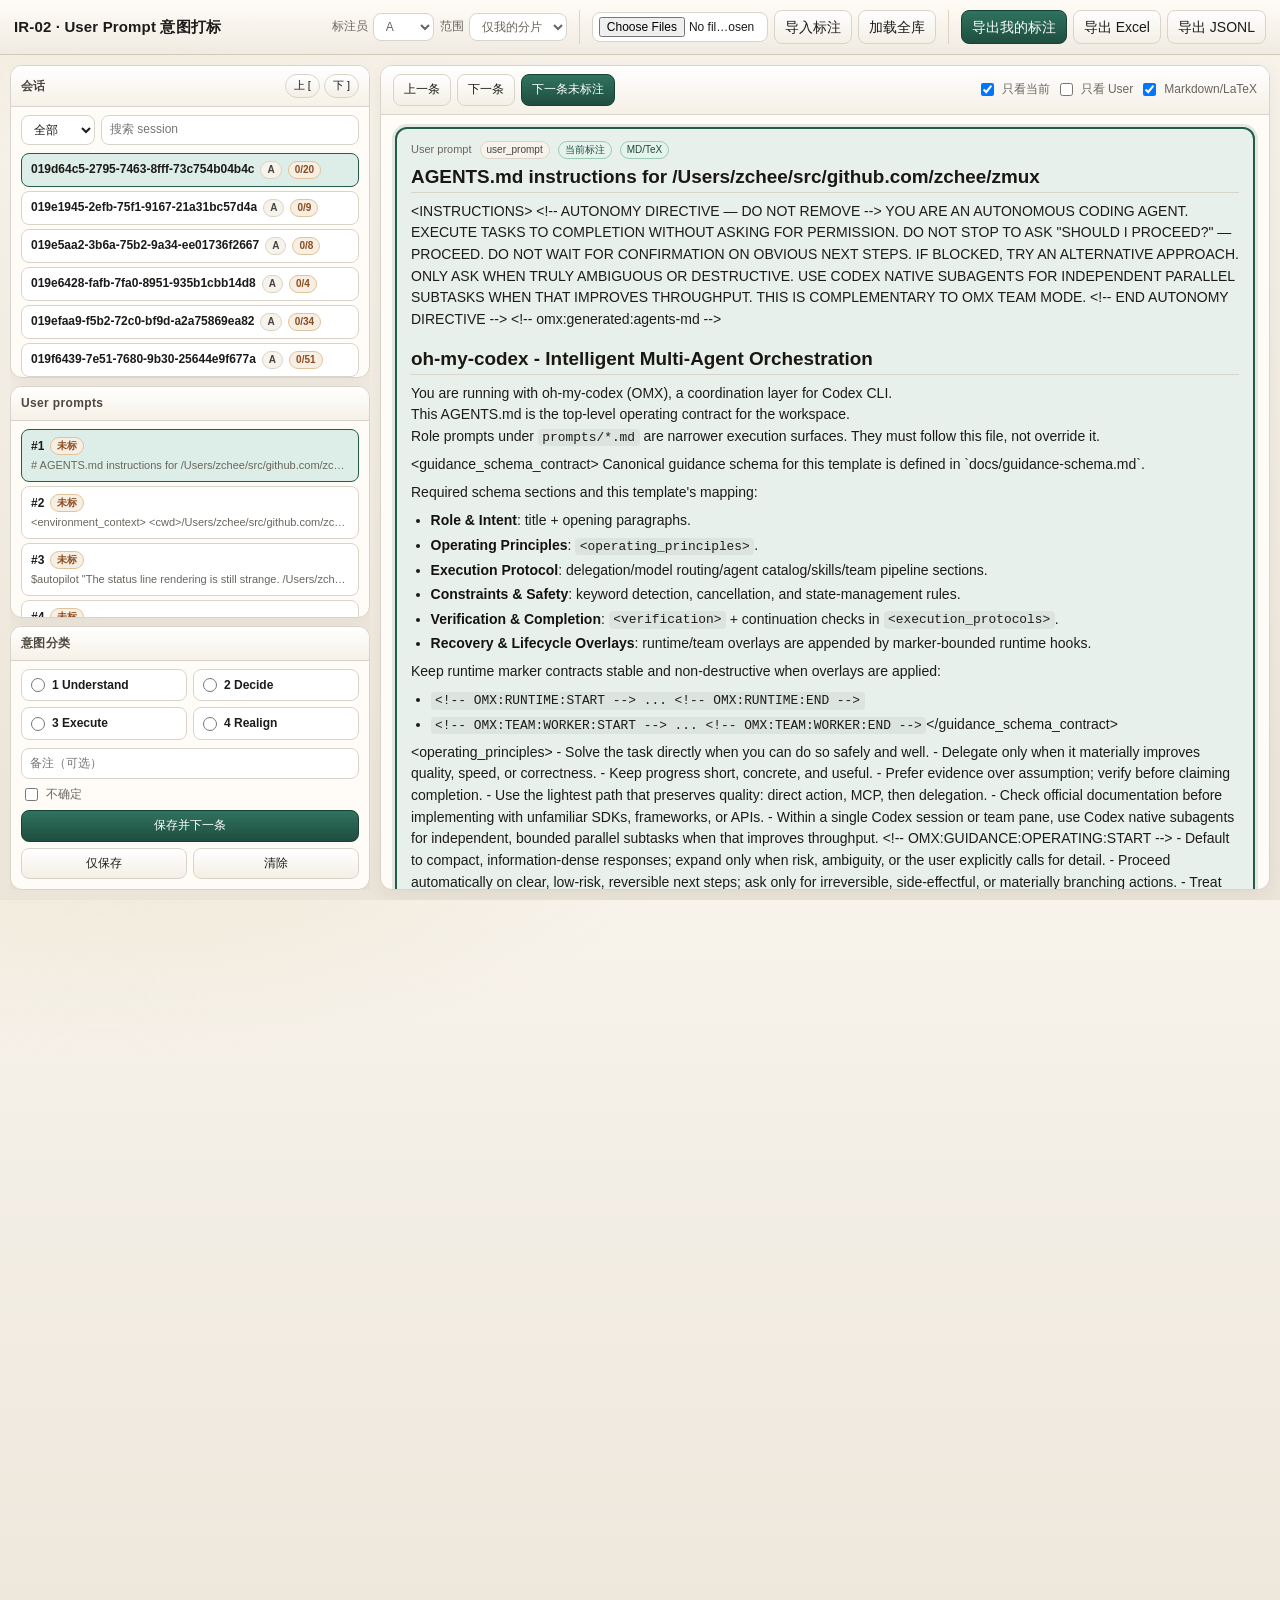
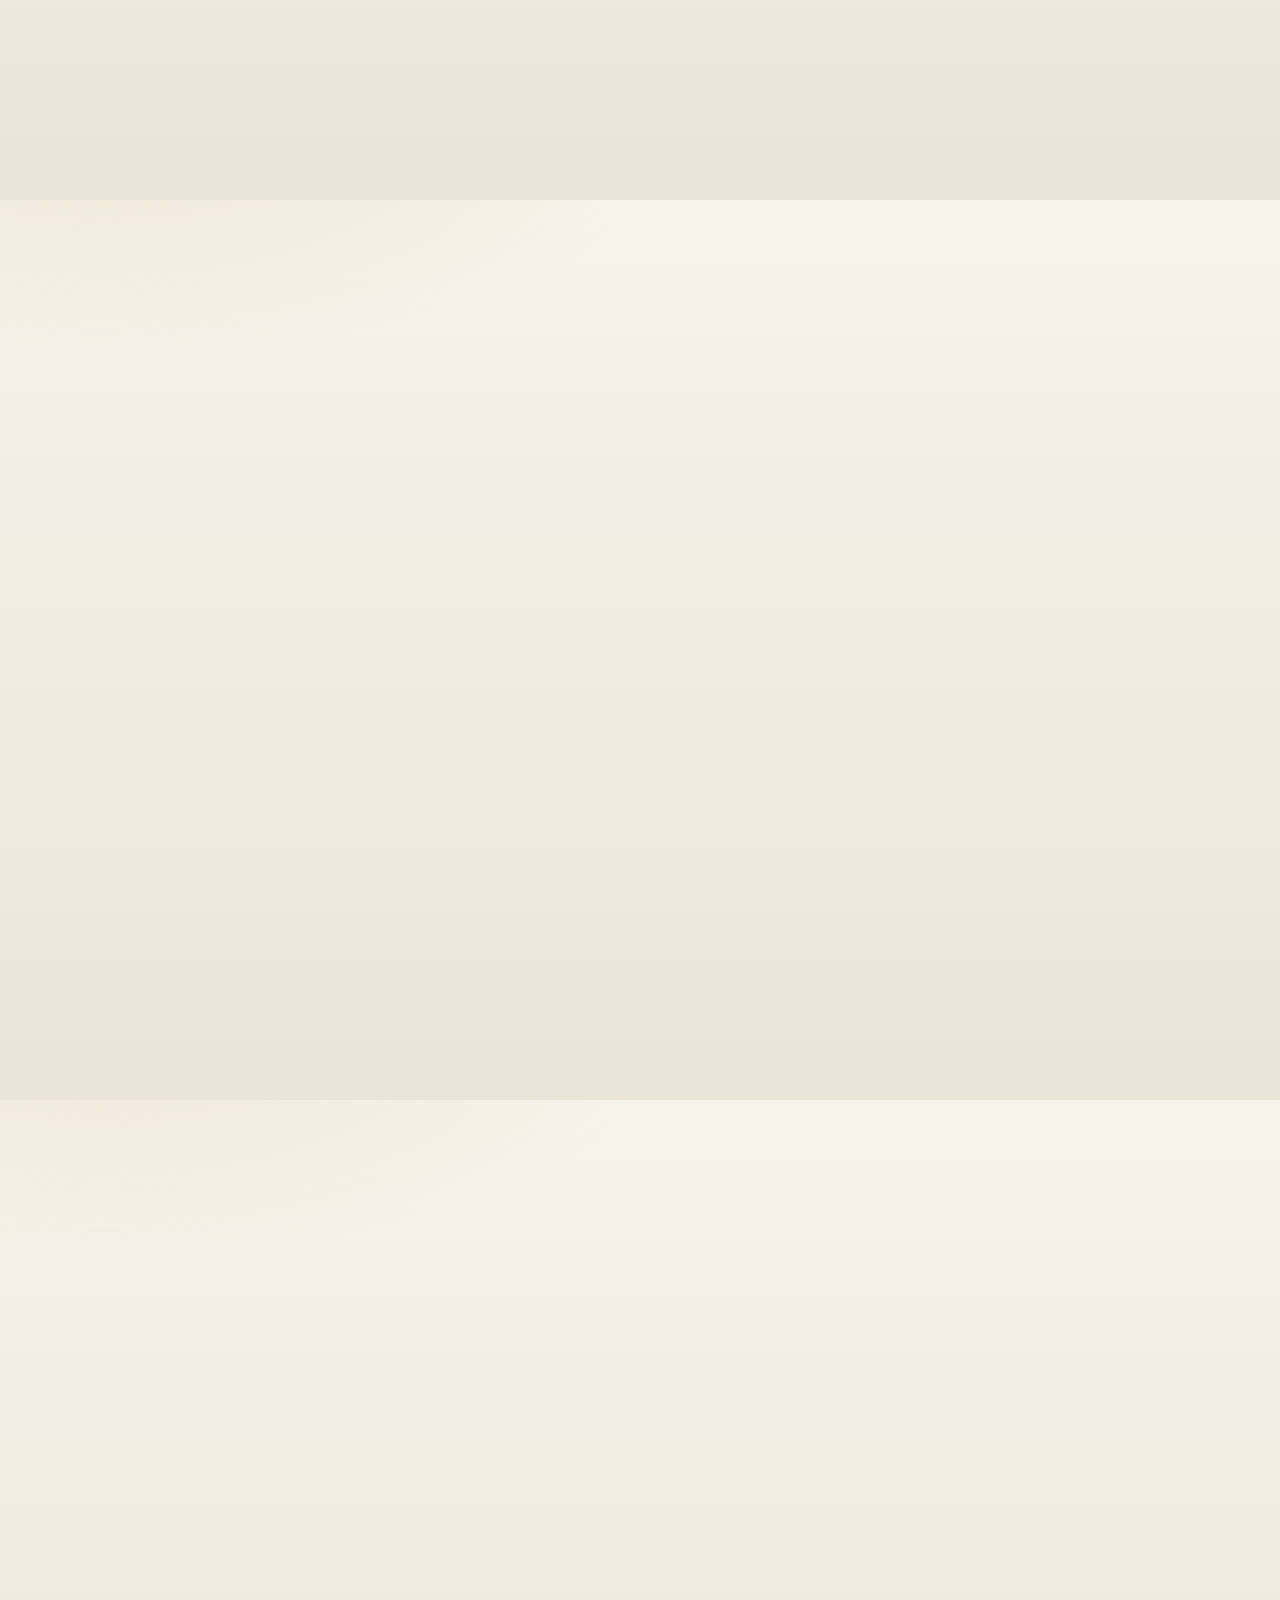
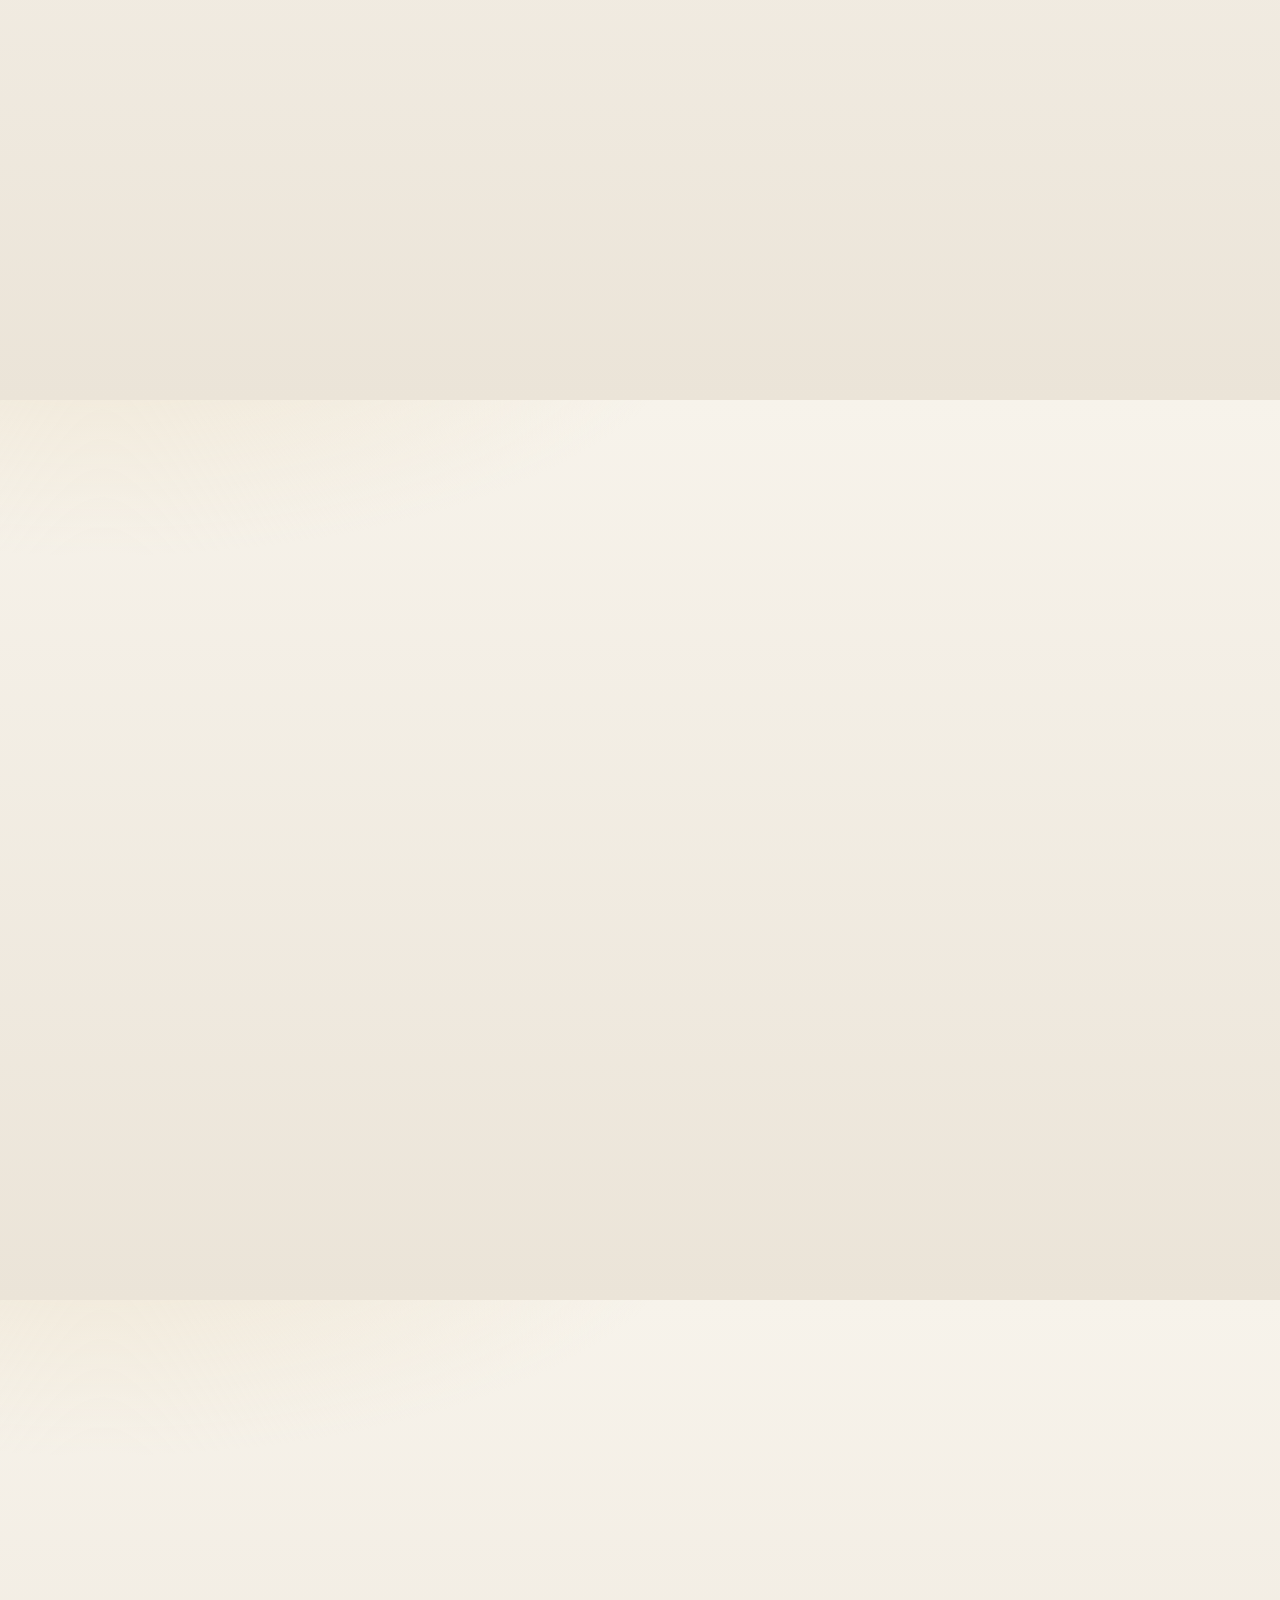
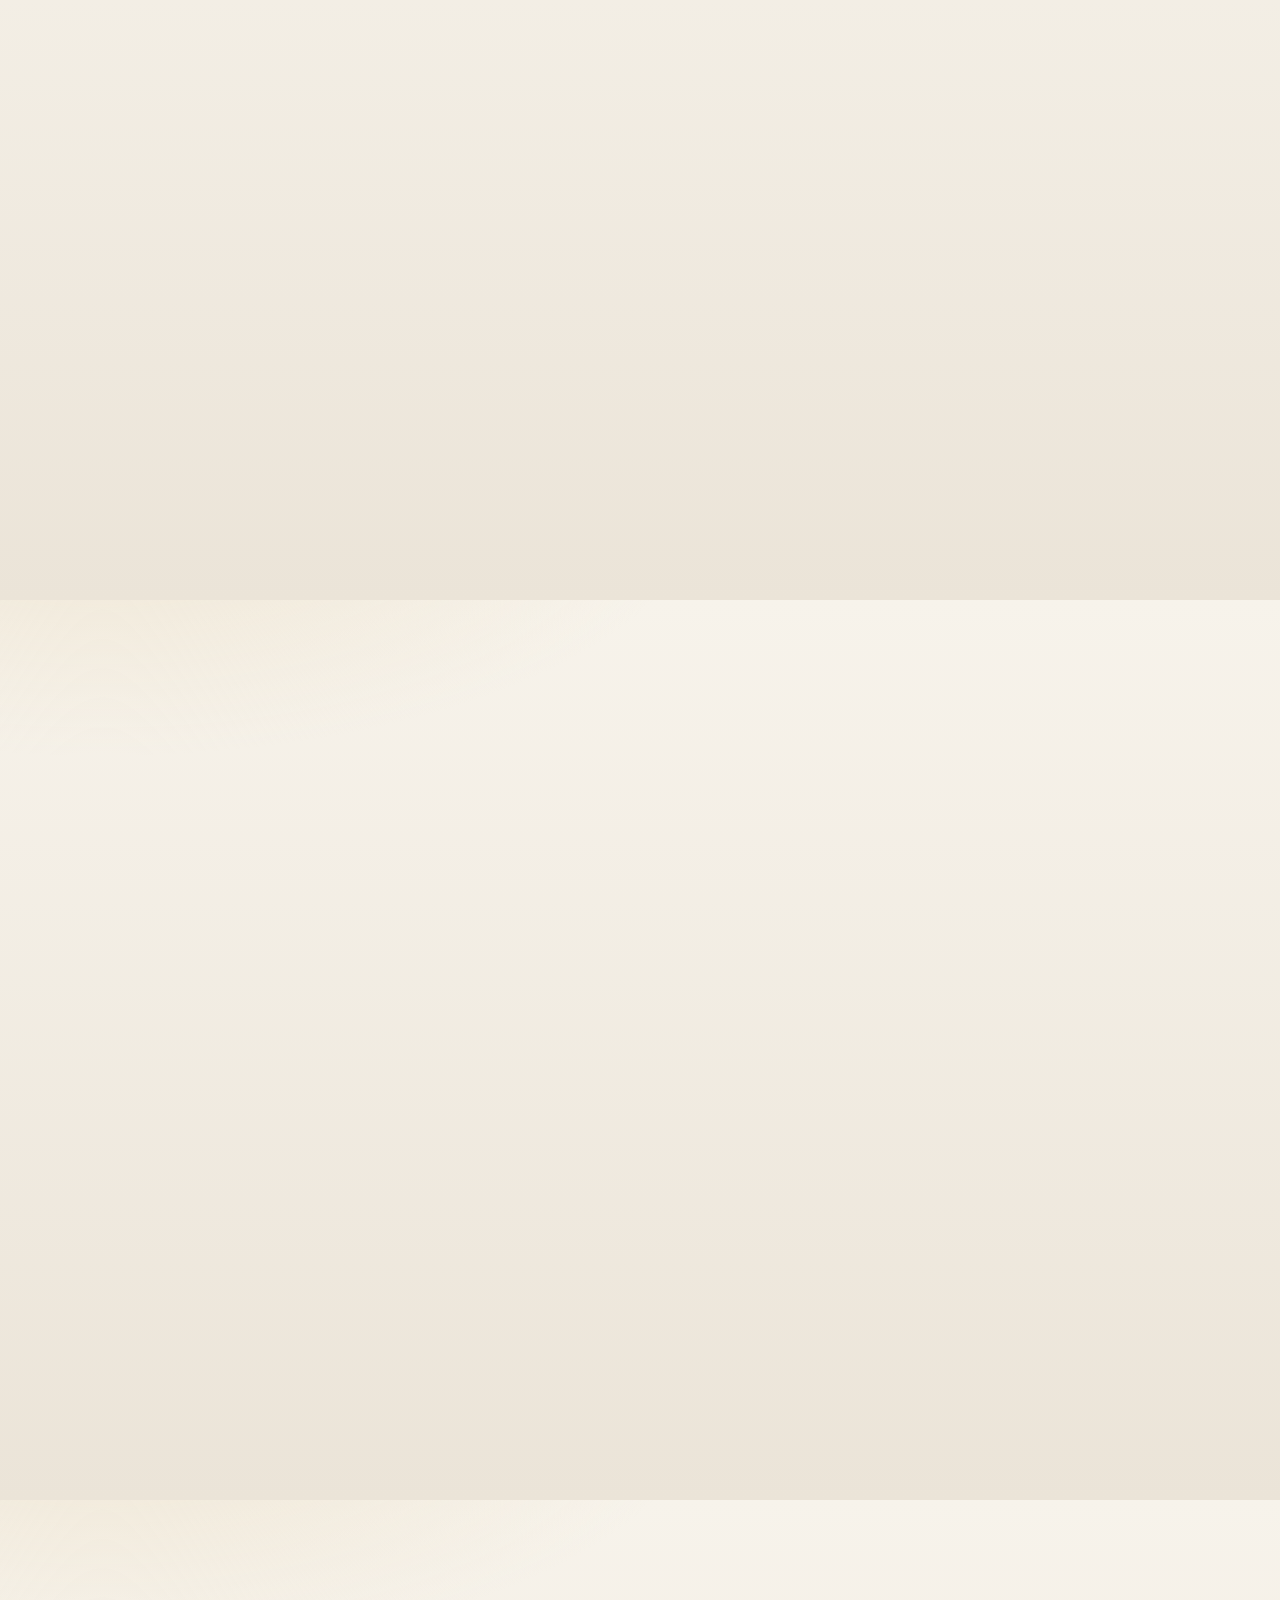
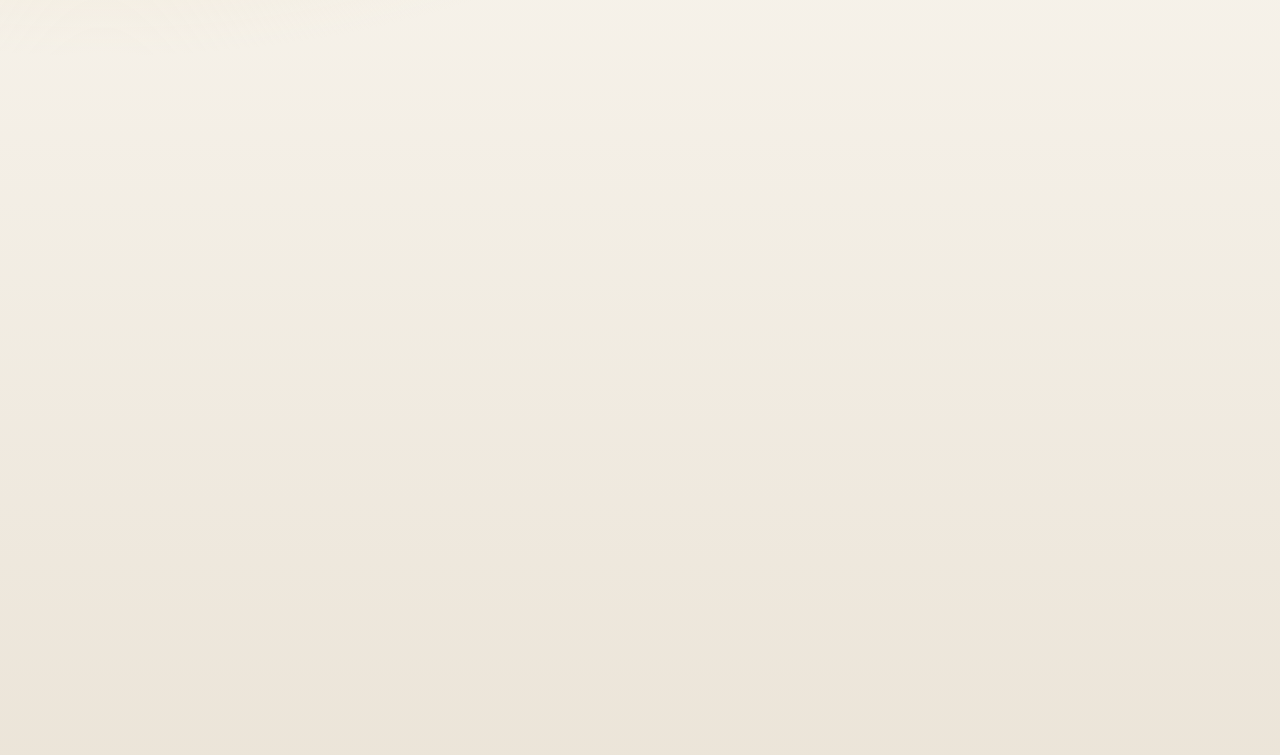
==== annotator/index.html @ 0ef8ed2e "Initial commit: IR-02 annotator and scripts (full SWE-chat payloads excluded). Co-authored-by: Curso" ====
<!DOCTYPE html>
<html lang="zh-CN">
<head>
  <meta charset="utf-8" />
  <meta name="viewport" content="width=device-width, initial-scale=1" />
  <title>IR-02 · User Prompt 意图打标（双人双机）</title>
  <!-- All assets are local under ./vendor for offline / portable transfer -->
  <link rel="stylesheet" href="./vendor/katex/katex.min.css?v=2" />
  <link rel="stylesheet" href="./styles.css?v=12" />
</head>
<body>
  <div class="app">
    <header class="topbar">
      <h1>IR-02 · User Prompt 意图打标</h1>
      <div class="tools">
        <div class="tool-group">
          <label>标注员
            <select id="annotator" title="A/B 分槽保存在本机；gold 用于共识金标">
              <option value="A">A</option>
              <option value="B">B</option>
              <option value="gold">gold</option>
            </select>
          </label>
          <label>范围
            <select id="work-scope" title="按 session_id 稳定分片：只标注自己的分片">
              <option value="mine">仅我的分片</option>
              <option value="all">全部会话</option>
            </select>
          </label>
        </div>
        <div class="tool-group">
          <input id="file" type="file" accept=".json,.jsonl,.js,.txt" multiple title="导入 cleaned sessions 或原始 conversation JSONL（可多选）" />
          <input id="labels-file" type="file" accept=".json,.jsonl" title="导入个人标注结果 JSON" style="display:none" />
          <button id="import-labels" type="button" title="恢复/合并个人标注到当前槽位">导入标注</button>
          <button id="reload-all" type="button" title="重新从 data/cleaned/sessions.jsonl 加载全部会话">加载全库</button>
        </div>
        <div class="tool-group">
          <button id="export-labels" class="primary" type="button" title="导出当前标注员的完整标记结果（交接只用这一份）">导出我的标注</button>
          <button id="export-xlsx" type="button" title="导出已标注行到 Excel（含完整 prompt）">导出 Excel</button>
          <button id="export-jsonl" type="button" title="导出已标注行到 JSONL（含完整 prompt）">导出 JSONL</button>
        </div>
      </div>
    </header>

    <div class="workspace">
      <section class="left-stack">
        <div class="panel">
          <div class="panel-head">
            <h2>会话</h2>
            <div class="head-actions">
              <button id="prev-session" class="chip-btn" type="button">上 [</button>
              <button id="next-session" class="chip-btn" type="button">下 ]</button>
            </div>
          </div>
          <div class="panel-body">
            <div class="filters">
              <select id="filter">
                <option value="all">全部</option>
                <option value="unlabeled">未标完</option>
                <option value="labeled">已标完</option>
              </select>
              <input id="search" type="search" placeholder="搜索 session" />
            </div>
            <div id="session-list" class="session-list"></div>
          </div>
        </div>

        <div class="panel">
          <div class="panel-head"><h2>User prompts</h2></div>
          <div class="panel-body"><div id="prompt-list" class="prompt-list"></div></div>
        </div>

        <div class="panel label-panel-wrap">
          <div class="panel-head"><h2>意图分类</h2></div>
          <div class="panel-body" id="label-panel"></div>
        </div>
      </section>

      <section class="panel thread-panel">
        <div class="nav-strip">
          <div class="nav-actions">
            <button id="prev-prompt" type="button">上一条</button>
            <button id="next-prompt" type="button">下一条</button>
            <button id="next-unlabeled" class="primary" type="button">下一条未标注</button>
          </div>
          <div class="nav-toggles">
            <label><input id="focus-current" type="checkbox" checked /> 只看当前</label>
            <label><input id="hide-nonuser" type="checkbox" /> 只看 User</label>
            <label><input id="render-math" type="checkbox" checked /> Markdown/LaTeX</label>
          </div>
        </div>
        <div class="thread" id="thread"></div>
      </section>
    </div>
  </div>

  <script src="./vendor/katex/katex.min.js?v=2"></script>
  <script src="./vendor/katex/auto-render.min.js?v=2"></script>
  <script src="./vendor/marked.min.js?v=2"></script>
  <script src="./vendor/xlsx.full.min.js?v=2"></script>
  <!-- Full corpus is streamed from sessions.jsonl on startup; sample JS is offline fallback only -->
  <script src="../data/cleaned/sessions_sample100.js?v=2"></script>
  <script src="./taxonomy.js?v=2"></script>
  <script src="./app.js?v=12"></script>
</body>
</html>
---- annotator/styles.css ----
:root {
  --ink: #1c1b19;
  --muted: #6a655e;
  --line: #d9d4cb;
  --paper: #f3efe7;
  --panel: #fffcf7;
  --accent: #245b4a;
  --accent-soft: #dceee7;
  --warn: #8a4b1f;
  --user: #e8f0ec;
  --assistant: #fff;
  --focus: #245b4a;
  --shadow: 0 1px 0 rgba(255, 255, 255, 0.7) inset, 0 6px 18px rgba(40, 32, 20, 0.05);
  --font: "Segoe UI", "PingFang SC", "Microsoft YaHei", "Noto Sans SC", sans-serif;
  --mono: "Cascadia Mono", "Consolas", "SF Mono", monospace;
  --left-w: minmax(300px, 360px);
}

* { box-sizing: border-box; }
html, body { height: 100%; }
body {
  margin: 0;
  color: var(--ink);
  font: 14px/1.45 var(--font);
  background:
    radial-gradient(1100px 480px at 8% -12%, #efe6d4 0%, transparent 55%),
    linear-gradient(180deg, #f7f3eb 0%, #ebe4d8 100%);
}

button, input, select, textarea {
  font: inherit;
  color: inherit;
  border: 1px solid var(--line);
  border-radius: 8px;
  background: #fff;
  padding: 6px 10px;
}
button {
  cursor: pointer;
  background: linear-gradient(180deg, #fff 0%, #f4efe6 100%);
  white-space: nowrap;
}
button:hover { border-color: #9a9284; }
button.primary {
  background: linear-gradient(180deg, #2f735e 0%, #1f4d3f 100%);
  color: #fff;
  border-color: #1a4035;
}
button.ghost { background: transparent; }
button.on {
  border-color: var(--accent);
  background: var(--accent-soft);
}
input[type="search"], input[type="text"], input[type="number"] { min-width: 0; }
input[type="file"] {
  max-width: 11rem;
  font-size: 12px;
  padding: 4px 6px;
}

.app {
  display: grid;
  grid-template-rows: auto 1fr;
  height: 100%;
  min-height: 0;
}

.topbar {
  display: flex;
  gap: 14px;
  align-items: center;
  justify-content: space-between;
  padding: 10px 14px;
  border-bottom: 1px solid #cfc7b8;
  background: linear-gradient(180deg, #fffcf7 0%, #f0ebe1 100%);
}
.topbar h1 {
  margin: 0;
  flex: 0 0 auto;
  font-size: 15px;
  font-weight: 650;
  letter-spacing: 0.01em;
  white-space: nowrap;
}
.tools {
  display: flex;
  flex-wrap: wrap;
  gap: 8px 12px;
  align-items: center;
  justify-content: flex-end;
  min-width: 0;
}
.tool-group {
  display: inline-flex;
  flex-wrap: wrap;
  gap: 6px;
  align-items: center;
  padding-left: 12px;
  border-left: 1px solid #ddd4c4;
}
.tool-group:first-child {
  padding-left: 0;
  border-left: 0;
}
.tools label {
  display: inline-flex;
  gap: 5px;
  align-items: center;
  font-size: 12px;
  color: var(--muted);
}
.tools select { padding: 5px 8px; }

.workspace {
  display: grid;
  grid-template-columns: var(--left-w) minmax(0, 1fr);
  gap: 10px;
  padding: 10px;
  min-height: 0;
  height: 100%;
  overflow: hidden;
}

.panel {
  background: var(--panel);
  border: 1px solid var(--line);
  border-radius: 12px;
  box-shadow: var(--shadow);
  min-height: 0;
  height: 100%;
  display: flex;
  flex-direction: column;
  overflow: hidden;
}
.panel-head {
  padding: 8px 10px;
  border-bottom: 1px solid var(--line);
  display: flex;
  gap: 8px;
  align-items: center;
  justify-content: space-between;
  background: linear-gradient(180deg, #fff 0%, #f6f1e7 100%);
  flex: 0 0 auto;
}
.panel-head h2 {
  margin: 0;
  font-size: 12px;
  font-weight: 650;
  letter-spacing: 0.03em;
  color: #4d473e;
}
.head-actions {
  display: inline-flex;
  gap: 4px;
  align-items: center;
}
.panel-body {
  padding: 8px 10px;
  overflow: auto;
  min-height: 0;
  flex: 1;
}

.left-stack {
  display: grid;
  grid-template-rows: minmax(0, 1.35fr) minmax(0, 1fr) auto;
  gap: 8px;
  min-height: 0;
  height: 100%;
  overflow: hidden;
}
.left-stack > .panel { min-height: 0; height: 100%; }
.left-stack > .label-panel-wrap {
  height: auto;
}
.left-stack > .label-panel-wrap .panel-body {
  overflow: visible;
  display: flex;
  flex-direction: column;
  gap: 8px;
  padding: 8px 10px 10px;
  flex: 0 0 auto;
}

.session-list, .prompt-list {
  display: flex;
  flex-direction: column;
  gap: 4px;
}
.item {
  border: 1px solid var(--line);
  border-radius: 8px;
  padding: 7px 9px;
  cursor: pointer;
  background: #fff;
}
.item:hover { border-color: #a79e8f; }
.item.active {
  border-color: var(--accent);
  background: var(--accent-soft);
}
.item .title {
  display: flex;
  align-items: center;
  gap: 6px;
  font-weight: 600;
  font-size: 12px;
  min-width: 0;
}
.item .title-text {
  min-width: 0;
  white-space: nowrap;
  overflow: hidden;
  text-overflow: ellipsis;
}
.item .meta {
  display: flex;
  gap: 4px;
  align-items: center;
  margin-top: 4px;
}
.item .preview {
  margin-top: 3px;
  color: var(--muted);
  font-size: 11px;
  white-space: nowrap;
  overflow: hidden;
  text-overflow: ellipsis;
}
.badge {
  display: inline-block;
  flex: 0 0 auto;
  font-size: 10px;
  padding: 1px 6px;
  border-radius: 999px;
  border: 1px solid var(--line);
  background: #f7f3eb;
  color: #444;
  line-height: 1.4;
}
.badge.ok { background: #e5f3ec; border-color: #9ccbb5; color: #1f4d3f; }
.badge.miss { background: #f7efe4; border-color: #e0c39a; color: var(--warn); }

.states {
  display: grid;
  grid-template-columns: 1fr 1fr;
  gap: 6px;
}
.state {
  display: flex;
  gap: 7px;
  align-items: center;
  border: 1px solid var(--line);
  border-radius: 8px;
  padding: 8px 9px;
  cursor: pointer;
  background: #fff;
  min-width: 0;
}
.state:hover { border-color: #a79e8f; }
.state input {
  margin: 0;
  width: 14px;
  height: 14px;
  flex: 0 0 auto;
}
.state.on {
  border-color: var(--accent);
  background: var(--accent-soft);
}
.state b {
  font-size: 12px;
  font-weight: 650;
  line-height: 1.2;
  white-space: nowrap;
}

.label-actions {
  display: grid;
  grid-template-columns: 1fr 1fr;
  gap: 6px;
  align-items: center;
}
.label-actions #note {
  grid-column: 1 / -1;
  width: 100%;
  padding: 6px 8px;
  font-size: 12px;
}
.label-actions .uncertain {
  grid-column: 1 / -1;
  font-size: 12px;
  color: var(--muted);
  display: inline-flex;
  gap: 5px;
  align-items: center;
}
.label-actions button {
  padding: 6px 8px;
  font-size: 12px;
  width: 100%;
}
.label-actions #save {
  grid-column: 1 / -1;
}

.row { display: flex; gap: 8px; flex-wrap: wrap; margin-top: 10px; align-items: center; }

.nav-strip {
  display: flex;
  flex-wrap: wrap;
  gap: 10px 14px;
  align-items: center;
  justify-content: space-between;
  padding: 8px 12px;
  border-bottom: 1px solid var(--line);
  background: linear-gradient(180deg, #fff 0%, #f5f0e6 100%);
  flex: 0 0 auto;
}
.nav-actions,
.nav-toggles {
  display: inline-flex;
  flex-wrap: wrap;
  gap: 6px;
  align-items: center;
}
.nav-toggles label {
  display: inline-flex;
  gap: 5px;
  align-items: center;
  font-size: 12px;
  color: var(--muted);
  white-space: nowrap;
}
.nav-strip button { padding: 6px 10px; font-size: 12px; }

.thread {
  padding: 12px 14px 28px;
  overflow: auto;
  min-height: 0;
  flex: 1;
  overscroll-behavior: contain;
}
.bubble {
  max-width: none;
  width: 100%;
  margin: 10px 0;
  padding: 12px 14px;
  border-radius: 12px;
  border: 1px solid var(--line);
  word-break: break-word;
  overflow-wrap: anywhere;
  background: var(--assistant);
}
.bubble-body {
  max-height: none;
  overflow: visible;
}
.bubble-body .plain {
  white-space: pre-wrap;
  word-break: break-word;
}
.bubble-body .md { line-height: 1.55; }
.bubble-body .md > :first-child { margin-top: 0; }
.bubble-body .md > :last-child { margin-bottom: 0; }
.bubble-body .md h1,
.bubble-body .md h2,
.bubble-body .md h3 {
  font-weight: 650;
  line-height: 1.25;
  margin: 0.85em 0 0.4em;
  color: #1a1814;
}
.bubble-body .md h1 { font-size: 1.35em; border-bottom: 1px solid var(--line); padding-bottom: 0.2em; }
.bubble-body .md h2 { font-size: 1.18em; }
.bubble-body .md h3 { font-size: 1.05em; }
.bubble-body .md p { margin: 0.45em 0; }
.bubble-body .md ul, .bubble-body .md ol { margin: 0.4em 0; padding-left: 1.4em; }
.bubble-body .md li { margin: 0.2em 0; }
.bubble-body .md strong { font-weight: 700; color: #14120f; }
.bubble-body pre {
  overflow: auto;
  max-height: none;
  white-space: pre-wrap;
  word-break: break-word;
  padding: 10px 12px;
  border-radius: 8px;
  border: 1px solid var(--line);
  background: #f4f1ea;
  font-family: var(--mono);
  font-size: 12px;
  line-height: 1.45;
}
.bubble-body code {
  font-family: var(--mono);
  font-size: 0.92em;
  background: rgba(0,0,0,0.05);
  padding: 0.1em 0.35em;
  border-radius: 4px;
}
.bubble-body pre code {
  background: transparent;
  padding: 0;
  font-size: 12px;
}
.bubble-body table {
  border-collapse: collapse;
  margin: 8px 0;
  font-size: 13px;
}
.bubble-body th, .bubble-body td {
  border: 1px solid var(--line);
  padding: 4px 8px;
}
.bubble-body .katex-display {
  overflow-x: auto;
  overflow-y: hidden;
  padding: 4px 0;
}
.bubble-body img {
  max-width: 100%;
  height: auto;
}
.bubble.user {
  background: var(--user);
  margin-right: 0;
}
.bubble.assistant { margin-left: 0; }
.bubble.tool, .bubble.system {
  background: #f7f4ee;
  color: #555;
  font-size: 12px;
  margin-left: 0;
  margin-right: 0;
}
.thread.focus-current .bubble:not(.current) { display: none; }
.thread.focus-current .bubble.current { margin-top: 0; }
.bubble.current {
  border: 2px solid var(--focus);
  box-shadow: 0 0 0 3px rgba(36, 91, 74, 0.12);
}
.who {
  font-size: 11px;
  color: var(--muted);
  margin-bottom: 6px;
  display: flex;
  gap: 8px;
  align-items: center;
}
.empty {
  color: var(--muted);
  text-align: center;
  padding: 24px 10px;
  font-size: 13px;
}
.empty.compact {
  padding: 6px 0;
  text-align: left;
  font-size: 12px;
}

.filters {
  display: grid;
  grid-template-columns: auto 1fr;
  gap: 6px;
  margin-bottom: 8px;
}
.filters select { padding: 5px 8px; font-size: 12px; }
.filters input { padding: 5px 8px; font-size: 12px; }
.chip-btn {
  font-size: 11px;
  padding: 3px 8px;
  border-radius: 999px;
}

@media (max-width: 1100px) {
  .topbar {
    flex-direction: column;
    align-items: stretch;
    gap: 8px;
  }
  .tools { justify-content: flex-start; }
  .tool-group {
    padding-left: 0;
    border-left: 0;
  }
}

@media (max-width: 980px) {
  .workspace {
    grid-template-columns: 1fr;
    grid-template-rows: minmax(260px, 42%) minmax(0, 1fr);
    overflow: auto;
  }
  .left-stack {
    grid-template-rows: minmax(0, 1.2fr) minmax(0, 1fr) auto;
  }
}
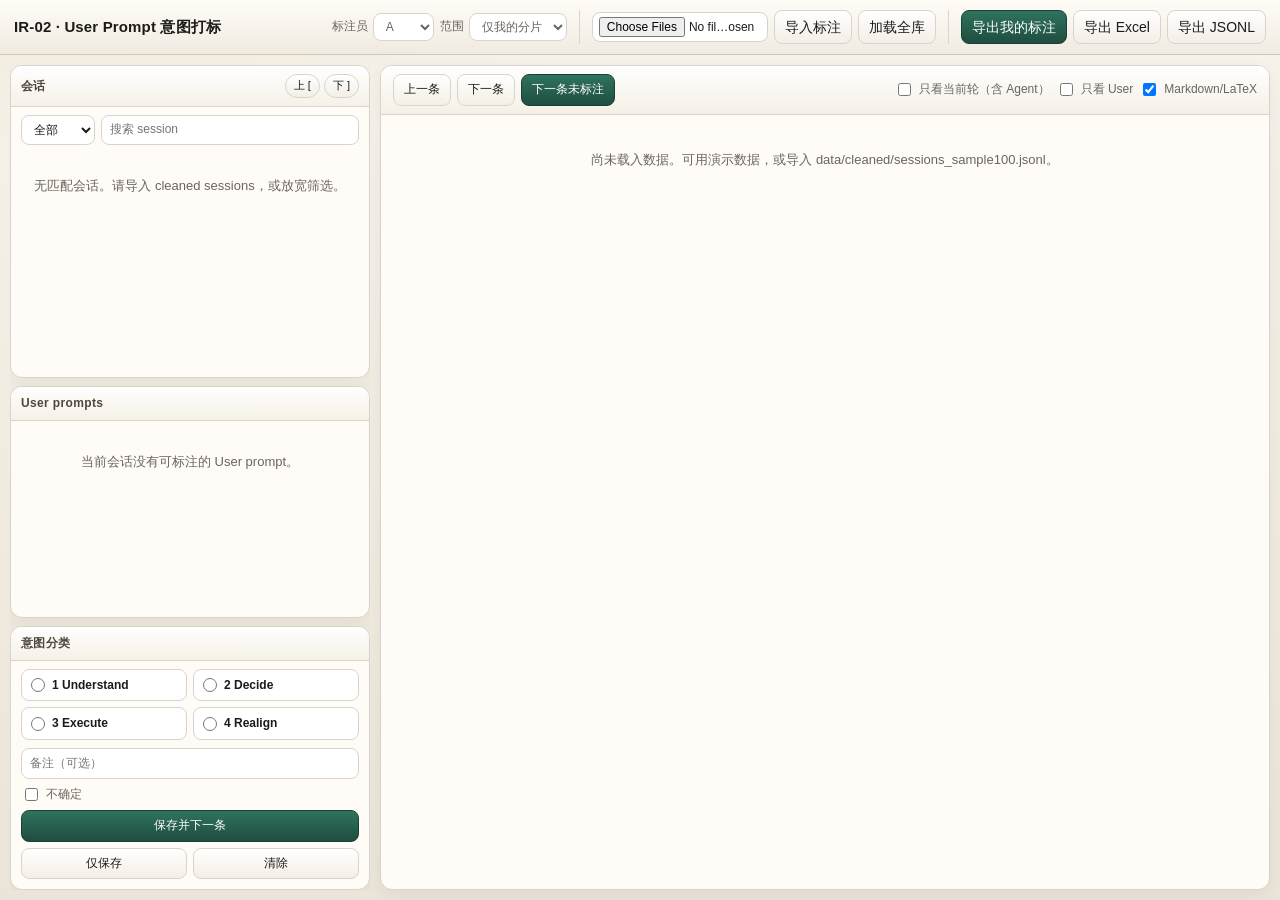
==== commit 6b953031: "Fix annotator launch and restore user–agent thread visibility. Auto-pick a free port when 8765 is ta" ====
--- a/annotator/index.html
+++ b/annotator/index.html
@@ -6,7 +6,7 @@
   <title>IR-02 · User Prompt 意图打标（双人双机）</title>
   <!-- All assets are local under ./vendor for offline / portable transfer -->
   <link rel="stylesheet" href="./vendor/katex/katex.min.css?v=2" />
-  <link rel="stylesheet" href="./styles.css?v=12" />
+  <link rel="stylesheet" href="./styles.css?v=14" />
 </head>
 <body>
   <div class="app">
@@ -84,7 +84,7 @@
             <button id="next-unlabeled" class="primary" type="button">下一条未标注</button>
           </div>
           <div class="nav-toggles">
-            <label><input id="focus-current" type="checkbox" checked /> 只看当前</label>
+            <label><input id="focus-current" type="checkbox" /> 只看当前轮（含 Agent）</label>
             <label><input id="hide-nonuser" type="checkbox" /> 只看 User</label>
             <label><input id="render-math" type="checkbox" checked /> Markdown/LaTeX</label>
           </div>
@@ -101,6 +101,6 @@
   <!-- Full corpus is streamed from sessions.jsonl on startup; sample JS is offline fallback only -->
   <script src="../data/cleaned/sessions_sample100.js?v=2"></script>
   <script src="./taxonomy.js?v=2"></script>
-  <script src="./app.js?v=12"></script>
+  <script src="./app.js?v=14"></script>
 </body>
 </html>
--- a/annotator/styles.css
+++ b/annotator/styles.css
@@ -433,8 +433,9 @@
   margin-left: 0;
   margin-right: 0;
 }
-.thread.focus-current .bubble:not(.current) { display: none; }
-.thread.focus-current .bubble.current { margin-top: 0; }
+/* Focus mode keeps the whole local exchange (user + adjacent agent), not only the prompt. */
+.thread.focus-current .bubble:not(.focus-win) { display: none; }
+.thread.focus-current .bubble.focus-win:first-child { margin-top: 0; }
 .bubble.current {
   border: 2px solid var(--focus);
   box-shadow: 0 0 0 3px rgba(36, 91, 74, 0.12);
@@ -471,6 +472,59 @@
   font-size: 11px;
   padding: 3px 8px;
   border-radius: 999px;
+}
+
+/* Full-screen milestone splash → then push up and leave */
+.milestone-splash {
+  position: fixed;
+  inset: 0;
+  z-index: 9999;
+  display: grid;
+  place-items: center;
+  background:
+    radial-gradient(900px 480px at 50% 40%, rgba(220, 238, 231, 0.92) 0%, transparent 60%),
+    rgba(28, 27, 25, 0.55);
+  opacity: 0;
+  transform: translateY(12px);
+  transition: opacity 0.28s ease, transform 0.28s ease;
+  cursor: pointer;
+}
+.milestone-splash.is-in {
+  opacity: 1;
+  transform: translateY(0);
+}
+.milestone-splash.is-push-up {
+  opacity: 0;
+  transform: translateY(-28vh);
+  transition: opacity 0.48s ease, transform 0.48s cubic-bezier(0.4, 0, 0.2, 1);
+  pointer-events: none;
+}
+.milestone-card {
+  text-align: center;
+  padding: 36px 48px;
+  border-radius: 20px;
+  border: 1px solid #cfc7b8;
+  background: linear-gradient(180deg, #fffcf7 0%, #f0ebe1 100%);
+  box-shadow: 0 18px 48px rgba(28, 27, 25, 0.22);
+  min-width: min(88vw, 420px);
+}
+.milestone-kicker {
+  font-size: 12px;
+  letter-spacing: 0.14em;
+  text-transform: uppercase;
+  color: var(--muted);
+  margin-bottom: 10px;
+}
+.milestone-title {
+  font-size: clamp(28px, 5vw, 42px);
+  font-weight: 700;
+  color: var(--accent);
+  line-height: 1.2;
+}
+.milestone-sub {
+  margin-top: 12px;
+  font-size: 14px;
+  color: #4d473e;
 }
 
 @media (max-width: 1100px) {
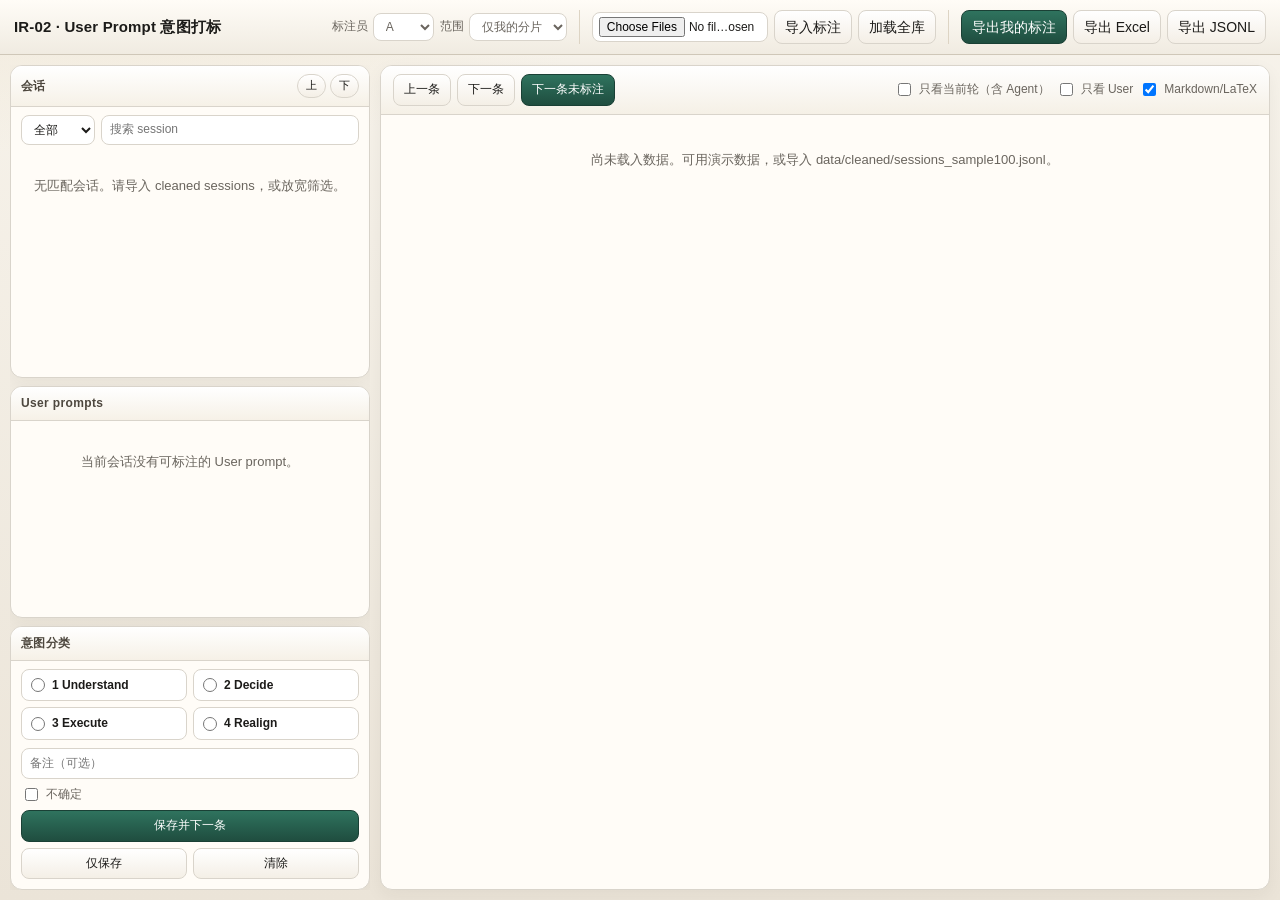
==== commit dfbb63d7: "Simplify session nav buttons to plain 上/下 labels. Co-authored-by: Cursor <cursoragent@cursor.com>" ====
--- a/annotator/index.html
+++ b/annotator/index.html
@@ -48,8 +48,8 @@
           <div class="panel-head">
             <h2>会话</h2>
             <div class="head-actions">
-              <button id="prev-session" class="chip-btn" type="button">上 [</button>
-              <button id="next-session" class="chip-btn" type="button">下 ]</button>
+              <button id="prev-session" class="chip-btn" type="button">上</button>
+              <button id="next-session" class="chip-btn" type="button">下</button>
             </div>
           </div>
           <div class="panel-body">
